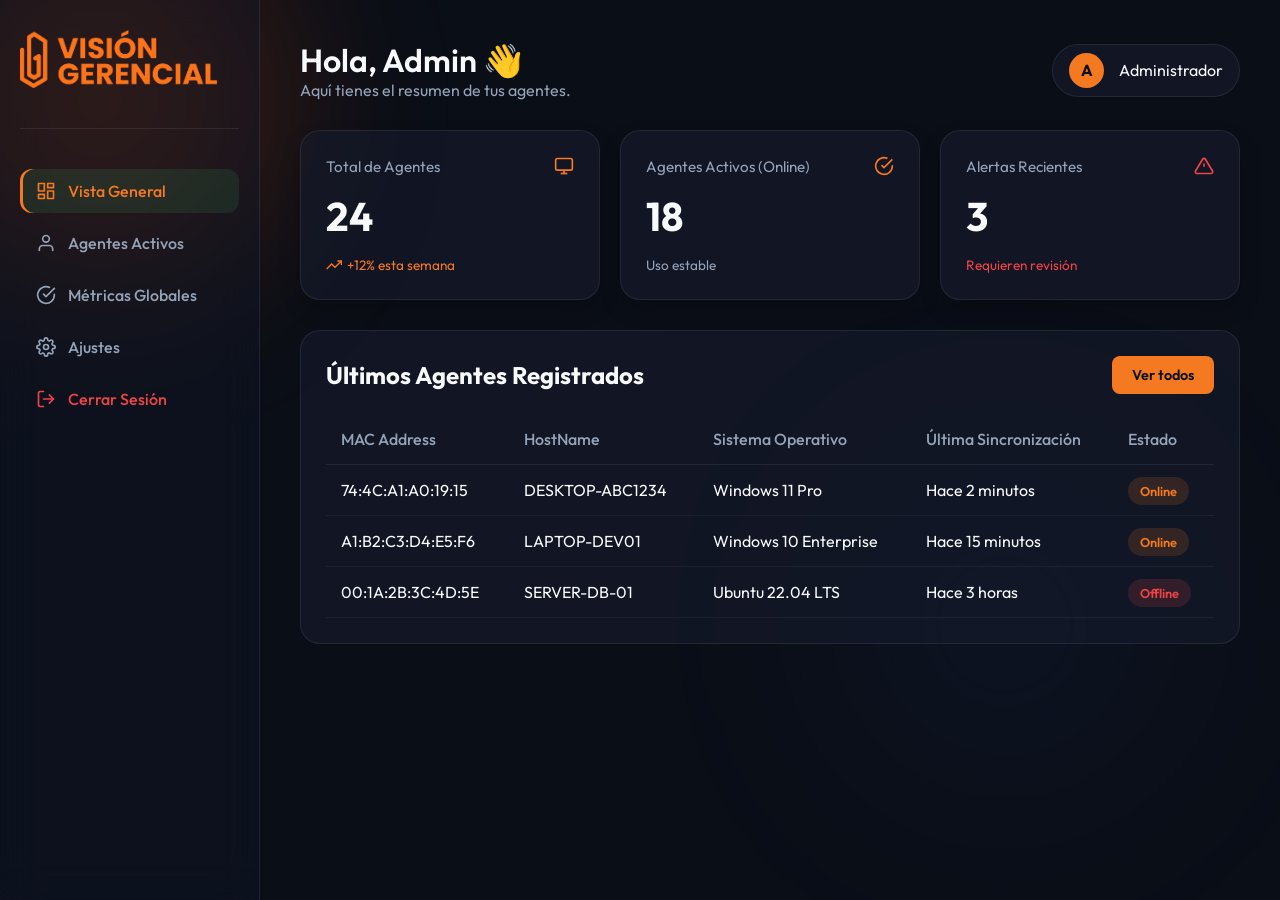
==== SIMPE.Dashboard/wwwroot/dashboard.html @ fdb76e50 "Se crea varios items: 1. El Dashboard con servidor de la captura de la información del agente. 2. Se" ====
<!DOCTYPE html>
<html lang="es">
<head>
    <meta charset="UTF-8">
    <meta name="viewport" content="width=device-width, initial-scale=1.0">
    <title>SIMPE Dashboard - Panel Principal</title>
    <link rel="preconnect" href="https://fonts.googleapis.com">
    <link rel="preconnect" href="https://fonts.gstatic.com" crossorigin>
    <link href="https://fonts.googleapis.com/css2?family=Outfit:wght@300;400;500;600;700&display=swap" rel="stylesheet">
    <link rel="stylesheet" href="css/style.css">
    <style>
        /* Estilos específicos del Dashboard sobreescribiendo el body centrado del login */
        body {
            display: block;
            background-color: var(--bg-dark);
            height: 100vh;
            overflow-y: auto;
        }

        .dashboard-layout {
            display: flex;
            min-height: 100vh;
            position: relative;
            z-index: 1;
        }

        /* Sidebar Glassmorphism */
        .sidebar {
            width: 260px;
            background: rgba(15, 23, 42, 0.4);
            backdrop-filter: blur(20px);
            -webkit-backdrop-filter: blur(20px);
            border-right: 1px solid var(--card-border);
            padding: 30px 20px;
            display: flex;
            flex-direction: column;
        }

        .sidebar-logo {
            display: flex;
            align-items: center;
            gap: 15px;
            margin-bottom: 40px;
            padding-bottom: 20px;
            border-bottom: 1px solid var(--card-border);
        }

        .sidebar-logo h2 {
            font-size: 1.25rem;
            color: var(--text-main);
            letter-spacing: -0.02em;
        }

        .nav-menu {
            display: flex;
            flex-direction: column;
            gap: 8px;
        }

        .nav-item {
            display: flex;
            align-items: center;
            gap: 12px;
            padding: 12px 16px;
            color: var(--text-muted);
            text-decoration: none;
            border-radius: 12px;
            transition: all 0.2s ease;
            font-weight: 500;
        }

        .nav-item:hover, .nav-item.active {
            color: var(--text-main);
            background: rgba(74, 222, 128, 0.1);
        }

        .nav-item.active {
            color: var(--primary);
            box-shadow: inset 3px 0 0 var(--primary);
        }

        .logout-btn {
            margin-top: auto;
            color: #ef4444;
        }

        .logout-btn:hover {
            background: rgba(239, 68, 68, 0.1);
            color: #fca5a5;
        }

        /* Main Content */
        .main-content {
            flex: 1;
            padding: 40px;
            display: flex;
            flex-direction: column;
            gap: 30px;
        }

        .header {
            display: flex;
            justify-content: space-between;
            align-items: center;
        }

        .header h1 {
            font-size: 2rem;
            font-weight: 600;
        }

        .user-profile {
            display: flex;
            align-items: center;
            gap: 15px;
            background: var(--card-bg);
            padding: 8px 16px;
            border-radius: 30px;
            border: 1px solid var(--card-border);
        }

        .avatar {
            width: 35px;
            height: 35px;
            background: var(--primary);
            border-radius: 50%;
            display: flex;
            justify-content: center;
            align-items: center;
            color: var(--bg-dark);
            font-weight: 700;
        }

        /* Stats Grid */
        .stats-grid {
            display: grid;
            grid-template-columns: repeat(auto-fit, minmax(280px, 1fr));
            gap: 20px;
        }

        .stat-card {
            background: var(--card-bg);
            border: 1px solid var(--card-border);
            border-radius: 20px;
            padding: 25px;
            display: flex;
            flex-direction: column;
            gap: 15px;
            box-shadow: 0 10px 25px -5px rgba(0, 0, 0, 0.3);
            transition: transform 0.2s ease;
        }

        .stat-card:hover {
            transform: translateY(-5px);
        }

        .stat-header {
            display: flex;
            justify-content: space-between;
            align-items: center;
            color: var(--text-muted);
            font-size: 0.95rem;
        }

        .stat-value {
            font-size: 2.5rem;
            font-weight: 700;
            color: var(--text-main);
        }

        .stat-trend {
            display: flex;
            align-items: center;
            gap: 5px;
            font-size: 0.85rem;
            color: var(--primary);
        }

        /* Table Section */
        .content-section {
            background: var(--card-bg);
            border: 1px solid var(--card-border);
            border-radius: 20px;
            padding: 25px;
            flex: 1;
        }

        .section-header {
            display: flex;
            justify-content: space-between;
            align-items: center;
            margin-bottom: 20px;
        }

        .table-container {
            width: 100%;
            overflow-x: auto;
        }

        table {
            width: 100%;
            border-collapse: collapse;
        }

        th {
            text-align: left;
            padding: 15px;
            color: var(--text-muted);
            font-weight: 500;
            border-bottom: 1px solid var(--card-border);
        }

        td {
            padding: 15px;
            border-bottom: 1px solid rgba(255, 255, 255, 0.05);
            color: var(--text-main);
        }

        tr:hover td {
            background: rgba(255, 255, 255, 0.02);
        }

        .status-badge {
            padding: 6px 12px;
            border-radius: 20px;
            font-size: 0.8rem;
            font-weight: 600;
        }

        .status-online {
            background: rgba(244, 121, 32, 0.15);
            color: #F47920;
        }

        .status-offline {
            background: rgba(239, 68, 68, 0.15);
            color: #ef4444;
        }
    </style>
</head>
<body>
    <!-- Background Blobs -->
    <div class="blob blob-1"></div>
    <div class="blob blob-2" style="right: 100px; bottom: 100px;"></div>

    <div class="dashboard-layout">
        <!-- Sidebar -->
        <aside class="sidebar">
            <div class="sidebar-logo">
                <img src="images/logo.png" alt="Visión Gerencial" style="max-width: 90%; height: auto; margin-bottom: 20px;">
            </div>

            <nav class="nav-menu">
                <a href="#" class="nav-item active" id="navOverview">
                    <svg width="20" height="20" viewBox="0 0 24 24" fill="none" stroke="currentColor" stroke-width="2" stroke-linecap="round" stroke-linejoin="round"><rect x="3" y="3" width="7" height="9"></rect><rect x="14" y="3" width="7" height="5"></rect><rect x="14" y="12" width="7" height="9"></rect><rect x="3" y="16" width="7" height="5"></rect></svg>
                    Vista General
                </a>
                <a href="#" class="nav-item">
                    <svg width="20" height="20" viewBox="0 0 24 24" fill="none" stroke="currentColor" stroke-width="2" stroke-linecap="round" stroke-linejoin="round"><path d="M20 21v-2a4 4 0 0 0-4-4H8a4 4 0 0 0-4 4v2"></path><circle cx="12" cy="7" r="4"></circle></svg>
                    Agentes Activos
                </a>
                <a href="#" class="nav-item">
                    <svg width="20" height="20" viewBox="0 0 24 24" fill="none" stroke="currentColor" stroke-width="2" stroke-linecap="round" stroke-linejoin="round"><path d="M22 11.08V12a10 10 0 1 1-5.93-9.14"></path><polyline points="22 4 12 14.01 9 11.01"></polyline></svg>
                    Métricas Globales
                </a>
                <a href="#" class="nav-item" id="navSettings">
                    <svg width="20" height="20" viewBox="0 0 24 24" fill="none" stroke="currentColor" stroke-width="2" stroke-linecap="round" stroke-linejoin="round"><circle cx="12" cy="12" r="3"></circle><path d="M19.4 15a1.65 1.65 0 0 0 .33 1.82l.06.06a2 2 0 0 1 0 2.83 2 2 0 0 1-2.83 0l-.06-.06a1.65 1.65 0 0 0-1.82-.33 1.65 1.65 0 0 0-1 1.51V21a2 2 0 0 1-2 2 2 2 0 0 1-2-2v-.09A1.65 1.65 0 0 0 9 19.4a1.65 1.65 0 0 0-1.82.33l-.06.06a2 2 0 0 1-2.83 0 2 2 0 0 1 0-2.83l.06-.06a1.65 1.65 0 0 0 .33-1.82 1.65 1.65 0 0 0-1.51-1H3a2 2 0 0 1-2-2 2 2 0 0 1 2-2h.09A1.65 1.65 0 0 0 4.6 9a1.65 1.65 0 0 0-.33-1.82l-.06-.06a2 2 0 0 1 0-2.83 2 2 0 0 1 2.83 0l.06.06a1.65 1.65 0 0 0 1.82.33H9a1.65 1.65 0 0 0 1-1.51V3a2 2 0 0 1 2-2 2 2 0 0 1 2 2v.09a1.65 1.65 0 0 0 1 1.51 1.65 1.65 0 0 0 1.82-.33l.06-.06a2 2 0 0 1 2.83 0 2 2 0 0 1 0 2.83l-.06.06a1.65 1.65 0 0 0-.33 1.82V9a1.65 1.65 0 0 0 1.51 1H21a2 2 0 0 1 2 2 2 2 0 0 1-2 2h-.09a1.65 1.65 0 0 0-1.51 1z"></path></svg>
                    Ajustes
                </a>
                
                <a href="index.html" class="nav-item logout-btn">
                    <svg width="20" height="20" viewBox="0 0 24 24" fill="none" stroke="currentColor" stroke-width="2" stroke-linecap="round" stroke-linejoin="round"><path d="M9 21H5a2 2 0 0 1-2-2V5a2 2 0 0 1 2-2h4"></path><polyline points="16 17 21 12 16 7"></polyline><line x1="21" y1="12" x2="9" y2="12"></line></svg>
                    Cerrar Sesión
                </a>
            </nav>
        </aside>

        <!-- Main Content -->
        <main class="main-content">
            <header class="header">
                <div id="headerTitle">
                    <h1>Hola, Admin 👋</h1>
                    <p style="color: var(--text-muted);">Aquí tienes el resumen de tus agentes.</p>
                </div>
                <div class="user-profile">
                    <div class="avatar">A</div>
                    <span>Administrador</span>
                </div>
            </header>

            <!-- Vista General -->
            <div id="viewOverview" style="display: flex; flex-direction: column; gap: 30px;">
                <!-- Stats -->
                <div class="stats-grid">
                <div class="stat-card">
                    <div class="stat-header">
                        <span>Total de Agentes</span>
                        <svg width="20" height="20" viewBox="0 0 24 24" fill="none" stroke="var(--primary)" stroke-width="2"><rect x="2" y="3" width="20" height="14" rx="2" ry="2"></rect><line x1="8" y1="21" x2="16" y2="21"></line><line x1="12" y1="17" x2="12" y2="21"></line></svg>
                    </div>
                    <div class="stat-value">24</div>
                    <div class="stat-trend">
                        <svg width="16" height="16" viewBox="0 0 24 24" fill="none" stroke="currentColor" stroke-width="2"><polyline points="23 6 13.5 15.5 8.5 10.5 1 18"></polyline><polyline points="17 6 23 6 23 12"></polyline></svg>
                        <span>+12% esta semana</span>
                    </div>
                </div>

                <div class="stat-card">
                    <div class="stat-header">
                        <span>Agentes Activos (Online)</span>
                        <svg width="20" height="20" viewBox="0 0 24 24" fill="none" stroke="#F47920" stroke-width="2"><path d="M22 11.08V12a10 10 0 1 1-5.93-9.14"></path><polyline points="22 4 12 14.01 9 11.01"></polyline></svg>
                    </div>
                    <div class="stat-value">18</div>
                    <div class="stat-trend" style="color: var(--text-muted);">
                        <span>Uso estable</span>
                    </div>
                </div>

                <div class="stat-card">
                    <div class="stat-header">
                        <span>Alertas Recientes</span>
                        <svg width="20" height="20" viewBox="0 0 24 24" fill="none" stroke="#ef4444" stroke-width="2"><path d="M10.29 3.86L1.82 18a2 2 0 0 0 1.71 3h16.94a2 2 0 0 0 1.71-3L13.71 3.86a2 2 0 0 0-3.42 0z"></path><line x1="12" y1="9" x2="12" y2="13"></line><line x1="12" y1="17" x2="12.01" y2="17"></line></svg>
                    </div>
                    <div class="stat-value">3</div>
                    <div class="stat-trend" style="color: #ef4444;">
                        <span>Requieren revisión</span>
                    </div>
                </div>
            </div>

            <!-- Table -->
            <section class="content-section">
                <div class="section-header">
                    <h2>Últimos Agentes Registrados</h2>
                    <button class="btn-primary" style="padding: 10px 20px; font-size: 0.9rem; border-radius: 8px;">
                        Ver todos
                    </button>
                </div>
                <div class="table-container">
                    <table>
                        <thead>
                            <tr>
                                <th>MAC Address</th>
                                <th>HostName</th>
                                <th>Sistema Operativo</th>
                                <th>Última Sincronización</th>
                                <th>Estado</th>
                            </tr>
                        </thead>
                        <tbody>
                            <tr>
                                <td>74:4C:A1:A0:19:15</td>
                                <td>DESKTOP-ABC1234</td>
                                <td>Windows 11 Pro</td>
                                <td>Hace 2 minutos</td>
                                <td><span class="status-badge status-online">Online</span></td>
                            </tr>
                            <tr>
                                <td>A1:B2:C3:D4:E5:F6</td>
                                <td>LAPTOP-DEV01</td>
                                <td>Windows 10 Enterprise</td>
                                <td>Hace 15 minutos</td>
                                <td><span class="status-badge status-online">Online</span></td>
                            </tr>
                            <tr>
                                <td>00:1A:2B:3C:4D:5E</td>
                                <td>SERVER-DB-01</td>
                                <td>Ubuntu 22.04 LTS</td>
                                <td>Hace 3 horas</td>
                                <td><span class="status-badge status-offline">Offline</span></td>
                            </tr>
                        </tbody>
                    </table>
                </div>
            </section>
            </div><!-- /fin viewOverview -->

            <!-- Vista Ajustes (Usuarios) -->
            <div id="viewSettings" style="display: none; flex-direction: column; gap: 30px;">
                <section class="content-section">
                    <div class="section-header">
                        <h2>Gestión de Usuarios</h2>
                        <button class="btn-primary" style="padding: 10px 20px; font-size: 0.9rem; border-radius: 8px;" id="btnRefreshUsers">
                            Actualizar Lista
                        </button>
                    </div>
                    <div class="table-container">
                        <table>
                            <thead>
                                <tr>
                                    <th>ID</th>
                                    <th>Nombre</th>
                                    <th>Correo Electrónico</th>
                                    <th>Estado</th>
                                    <th>Acciones</th>
                                </tr>
                            </thead>
                            <tbody id="usersTableBody">
                                <!-- Filas de usuarios llenadas por JS -->
                            </tbody>
                        </table>
                    </div>
                </section>
            </div>
        </main>
    </div>

    <!-- Modal Restablecer Contraseña -->
    <div id="resetPasswordModal" style="display: none; position: fixed; top: 0; left: 0; width: 100%; height: 100%; background: rgba(0,0,0,0.6); backdrop-filter: blur(5px); z-index: 100; justify-content: center; align-items: center;">
        <div style="background: var(--card-bg); border: 1px solid var(--card-border); padding: 30px; border-radius: 20px; width: 90%; max-width: 400px; box-shadow: 0 20px 40px rgba(0,0,0,0.4);">
            <h3 style="margin-top: 0; margin-bottom: 20px; color: var(--text-main);">Restablecer Contraseña</h3>
            <p style="color: var(--text-muted); font-size: 0.9rem; margin-bottom: 20px;" id="resetModalUserText"></p>
            
            <div class="input-group" style="margin-bottom: 20px;">
                <label style="display: block; color: var(--text-muted); font-size: 0.85rem; font-weight: 500; margin-bottom: 8px;">Nueva Contraseña</label>
                <div class="input-wrapper" style="position: relative;">
                    <input type="password" id="newPasswordInput" style="width: 100%; padding: 12px 16px; background: rgba(255, 255, 255, 0.03); border: 1px solid rgba(255, 255, 255, 0.1); border-radius: 12px; color: var(--text-main); font-size: 0.95rem; outline: none; transition: all 0.3s;" placeholder="Escribe la nueva contraseña">
                </div>
            </div>

            <div id="resetModalError" style="display: none; color: #ef4444; font-size: 0.85rem; margin-bottom: 15px; padding: 10px; background: rgba(239, 68, 68, 0.1); border-radius: 8px;"></div>
            <div id="resetModalSuccess" style="display: none; color: #4ade80; font-size: 0.85rem; margin-bottom: 15px; padding: 10px; background: rgba(74, 222, 128, 0.1); border-radius: 8px;"></div>

            <div style="display: flex; gap: 10px; justify-content: flex-end;">
                <button id="cancelResetBtn" style="padding: 10px 15px; border: none; border-radius: 8px; background: transparent; color: var(--text-muted); cursor: pointer; transition: 0.3s; font-weight: 500;">Cancelar</button>
                <button id="confirmResetBtn" class="btn-primary" style="padding: 10px 20px; border-radius: 8px;">Guardar</button>
            </div>
        </div>
    </div>

    <!-- Script de lógica Dashboard y Usuarios -->
    <script>
        document.addEventListener('DOMContentLoaded', () => {
            const navOverview = document.getElementById('navOverview');
            const navSettings = document.getElementById('navSettings');
            const viewOverview = document.getElementById('viewOverview');
            const viewSettings = document.getElementById('viewSettings');
            const headerTitle = document.getElementById('headerTitle');
            const usersTableBody = document.getElementById('usersTableBody');
            const btnRefreshUsers = document.getElementById('btnRefreshUsers');

            // Lógica Modal
            const modal = document.getElementById('resetPasswordModal');
            const closeBtn = document.getElementById('cancelResetBtn');
            const confirmBtn = document.getElementById('confirmResetBtn');
            const newPasswordInput = document.getElementById('newPasswordInput');
            const modalUserText = document.getElementById('resetModalUserText');
            const errorMsg = document.getElementById('resetModalError');
            const successMsg = document.getElementById('resetModalSuccess');
            let currentUserIdToReset = null;

            // Navegación SPA
            navOverview.addEventListener('click', (e) => {
                e.preventDefault();
                navSettings.classList.remove('active');
                navOverview.classList.add('active');
                viewSettings.style.display = 'none';
                viewOverview.style.display = 'flex';
                headerTitle.innerHTML = `<h1>Hola, Admin 👋</h1><p style="color: var(--text-muted);">Aquí tienes el resumen de tus agentes.</p>`;
            });

            navSettings.addEventListener('click', (e) => {
                e.preventDefault();
                navOverview.classList.remove('active');
                navSettings.classList.add('active');
                viewOverview.style.display = 'none';
                viewSettings.style.display = 'flex';
                headerTitle.innerHTML = `<h1>Ajustes ⚙️</h1><p style="color: var(--text-muted);">Configuración global del sistema y usuarios.</p>`;
                loadUsers();
            });

            btnRefreshUsers.addEventListener('click', loadUsers);

            async function loadUsers() {
                usersTableBody.innerHTML = '<tr><td colspan="5" style="text-align: center;">Cargando usuarios...</td></tr>';
                try {
                    const res = await fetch('/api/users');
                    if (!res.ok) throw new Error('Error al cargar usuarios');
                    const users = await res.json();
                    
                    usersTableBody.innerHTML = '';
                    if (users.length === 0) {
                        usersTableBody.innerHTML = '<tr><td colspan="5" style="text-align: center;">No hay usuarios registrados.</td></tr>';
                        return;
                    }

                    users.forEach(u => {
                        const tr = document.createElement('tr');
                        const statusBadge = u.isApproved ? 
                            `<span class="status-badge status-online">Aprobado</span>` : 
                            `<span class="status-badge status-offline">Pendiente</span>`;

                        tr.innerHTML = `
                            <td>${u.id}</td>
                            <td>${u.fullName}</td>
                            <td>${u.email}</td>
                            <td>${statusBadge}</td>
                            <td>
                                <button class="reset-pass-btn" data-id="${u.id}" data-name="${u.fullName}" style="background: rgba(244, 121, 32, 0.1); color: #F47920; border: 1px solid rgba(244, 121, 32, 0.3); padding: 6px 12px; border-radius: 6px; cursor: pointer; transition: 0.2s;">Cambiar Clave</button>
                            </td>
                        `;
                        usersTableBody.appendChild(tr);
                    });

                    // Asignar eventos a los nuevos botones
                    document.querySelectorAll('.reset-pass-btn').forEach(btn => {
                        btn.addEventListener('click', (e) => {
                            const id = e.target.getAttribute('data-id');
                            const name = e.target.getAttribute('data-name');
                            openResetModal(id, name);
                        });
                    });

                } catch (err) {
                    usersTableBody.innerHTML = `<tr><td colspan="5" style="text-align: center; color: #ef4444;">${err.message}</td></tr>`;
                }
            }

            function openResetModal(userId, userName) {
                currentUserIdToReset = userId;
                modalUserText.textContent = `Cambiarás la contraseña del usuario: ${userName} (ID: ${userId})`;
                newPasswordInput.value = '';
                errorMsg.style.display = 'none';
                successMsg.style.display = 'none';
                confirmBtn.disabled = false;
                confirmBtn.innerText = 'Guardar';
                modal.style.display = 'flex';
            }

            closeBtn.addEventListener('click', () => {
                modal.style.display = 'none';
                currentUserIdToReset = null;
            });

            confirmBtn.addEventListener('click', async () => {
                const pass = newPasswordInput.value.trim();
                errorMsg.style.display = 'none';
                successMsg.style.display = 'none';

                if (!pass) {
                    errorMsg.textContent = 'Debes ingresar una contraseña.';
                    errorMsg.style.display = 'block';
                    return;
                }

                confirmBtn.disabled = true;
                confirmBtn.innerText = 'Guardando...';

                try {
                    const res = await fetch(`/api/users/${currentUserIdToReset}/reset-password`, {
                        method: 'POST',
                        headers: { 'Content-Type': 'application/json' },
                        body: JSON.stringify({ newPassword: pass })
                    });

                    if (res.ok) {
                        const data = await res.json();
                        successMsg.textContent = data.message;
                        successMsg.style.display = 'block';
                        setTimeout(() => {
                            modal.style.display = 'none';
                        }, 1500);
                    } else {
                        const errText = await res.text();
                        throw new Error(errText);
                    }
                } catch (err) {
                    errorMsg.textContent = err.message || 'Error al restablecer la contraseña';
                    errorMsg.style.display = 'block';
                    confirmBtn.disabled = false;
                    confirmBtn.innerText = 'Guardar';
                }
            });
        });
    </script>
</main>
    </div>
</body>
</html>
---- SIMPE.Dashboard/wwwroot/css/style.css ----
:root {
    --bg-dark: #0a0e17;
    --card-bg: rgba(22, 28, 45, 0.6);
    --card-border: rgba(255, 255, 255, 0.08);
    --primary: #F47920;
    --primary-hover: #E3640C;
    --text-main: #f8fafc;
    --text-muted: #94a3b8;
    --input-bg: rgba(15, 23, 42, 0.6);
    --input-border: rgba(255, 255, 255, 0.1);
    --input-focus: rgba(244, 121, 32, 0.4);
    --error: #ef4444;
}

* {
    margin: 0;
    padding: 0;
    box-sizing: border-box;
    font-family: 'Outfit', sans-serif;
}

body {
    background-color: var(--bg-dark);
    color: var(--text-main);
    min-height: 100vh;
    display: flex;
    justify-content: center;
    align-items: center;
    overflow: hidden;
    position: relative;
}

/* Background Animations */
.blob {
    position: absolute;
    border-radius: 50%;
    filter: blur(80px);
    z-index: 0;
    opacity: 0.5;
    animation: float 10s infinite alternate ease-in-out;
}

.blob-1 {
    width: 400px;
    height: 400px;
    background: radial-gradient(circle, rgba(153,55,10,1) 0%, rgba(244,121,32,0.1) 100%);
    top: -100px;
    left: -100px;
    animation-delay: 0s;
}

.blob-2 {
    width: 350px;
    height: 350px;
    background: radial-gradient(circle, rgba(17,24,39,1) 0%, rgba(30,58,138,0.2) 100%);
    bottom: -50px;
    right: -100px;
    animation-duration: 12s;
    animation-delay: -2s;
}

.blob-3 {
    width: 250px;
    height: 250px;
    background: radial-gradient(circle, rgba(124,45,18,0.8) 0%, rgba(234,88,12,0.1) 100%);
    bottom: 20%;
    left: 10%;
    animation-duration: 8s;
    animation-delay: -4s;
}

@keyframes float {
    0% { transform: translateY(0) scale(1); }
    100% { transform: translateY(-30px) scale(1.05); }
}

.login-container {
    width: 100%;
    max-width: 420px;
    padding: 20px;
    position: relative;
    z-index: 1;
}

.glass-card {
    background: var(--card-bg);
    backdrop-filter: blur(16px);
    -webkit-backdrop-filter: blur(16px);
    border: 1px solid var(--card-border);
    border-radius: 24px;
    padding: 40px;
    box-shadow: 0 25px 50px -12px rgba(0, 0, 0, 0.5);
    animation: slideUp 0.6s cubic-bezier(0.16, 1, 0.3, 1);
}

@keyframes slideUp {
    from { opacity: 0; transform: translateY(30px); }
    to { opacity: 1; transform: translateY(0); }
}

.login-header {
    text-align: center;
    margin-bottom: 35px;
}

.logo {
    display: inline-flex;
    justify-content: center;
    align-items: center;
    width: 64px;
    height: 64px;
    background: rgba(244, 121, 32, 0.1);
    border-radius: 16px;
    margin-bottom: 20px;
    box-shadow: inset 0 0 0 1px rgba(244, 121, 32, 0.2);
}

.login-header h1 {
    font-size: 1.75rem;
    font-weight: 600;
    margin-bottom: 8px;
    letter-spacing: -0.02em;
}

.login-header p {
    color: var(--text-muted);
    font-size: 0.95rem;
    font-weight: 300;
}

.login-form {
    display: flex;
    flex-direction: column;
    gap: 20px;
}

.input-group {
    display: flex;
    flex-direction: column;
    gap: 8px;
}

.input-group label {
    font-size: 0.9rem;
    color: var(--text-muted);
    font-weight: 500;
}

.input-wrapper {
    position: relative;
}

.input-wrapper input {
    width: 100%;
    padding: 14px 16px;
    background: var(--input-bg);
    border: 1px solid var(--input-border);
    border-radius: 12px;
    color: var(--text-main);
    font-size: 1rem;
    transition: all 0.3s ease;
    outline: none;
}

.input-wrapper input:focus {
    border-color: var(--primary);
    box-shadow: 0 0 0 3px var(--input-focus);
}

.input-wrapper input::placeholder {
    color: rgba(148, 163, 184, 0.5);
}

.form-options {
    display: flex;
    justify-content: space-between;
    align-items: center;
    margin-top: 4px;
    margin-bottom: 10px;
}

.checkbox-container {
    display: flex;
    align-items: center;
    gap: 8px;
    font-size: 0.85rem;
    color: var(--text-muted);
    cursor: pointer;
    user-select: none;
}

.checkbox-container input {
    display: none;
}

.checkmark {
    width: 18px;
    height: 18px;
    background: var(--input-bg);
    border: 1px solid var(--input-border);
    border-radius: 4px;
    display: flex;
    justify-content: center;
    align-items: center;
    transition: all 0.2s;
}

.checkbox-container input:checked ~ .checkmark {
    background: var(--primary);
    border-color: var(--primary);
}

.checkbox-container input:checked ~ .checkmark::after {
    content: "";
    width: 4px;
    height: 8px;
    border: solid var(--bg-dark);
    border-width: 0 2px 2px 0;
    transform: rotate(45deg);
    display: block;
}

.forgot-password {
    font-size: 0.85rem;
    color: var(--primary);
    text-decoration: none;
    transition: color 0.2s;
}

.forgot-password:hover {
    color: var(--text-main);
    text-decoration: underline;
}

.btn-primary {
    background: var(--primary);
    color: var(--bg-dark);
    border: none;
    padding: 16px;
    border-radius: 12px;
    font-size: 1rem;
    font-weight: 600;
    cursor: pointer;
    transition: all 0.3s ease;
    display: flex;
    justify-content: center;
    align-items: center;
    position: relative;
    overflow: hidden;
}

.btn-primary:hover {
    background: var(--primary-hover);
    transform: translateY(-2px);
    box-shadow: 0 10px 20px -10px rgba(244, 121, 32, 0.5);
}

.btn-primary:active {
    transform: translateY(0);
}

/* Loader Animation */
.loader {
    width: 20px;
    height: 20px;
    border: 3px solid rgba(10, 14, 23, 0.3);
    border-top-color: var(--bg-dark);
    border-radius: 50%;
    animation: spin 1s linear infinite;
    position: absolute;
}

@keyframes spin {
    to { transform: rotate(360deg); }
}

.error-message {
    margin-top: 20px;
    padding: 12px;
    background: rgba(239, 68, 68, 0.1);
    border: 1px solid rgba(239, 68, 68, 0.3);
    border-radius: 8px;
    color: var(--error);
    font-size: 0.85rem;
    text-align: center;
    animation: shake 0.5s cubic-bezier(.36,.07,.19,.97) both;
}

@keyframes shake {
    10%, 90% { transform: translate3d(-1px, 0, 0); }
    20%, 80% { transform: translate3d(2px, 0, 0); }
    30%, 50%, 70% { transform: translate3d(-4px, 0, 0); }
    40%, 60% { transform: translate3d(4px, 0, 0); }
}
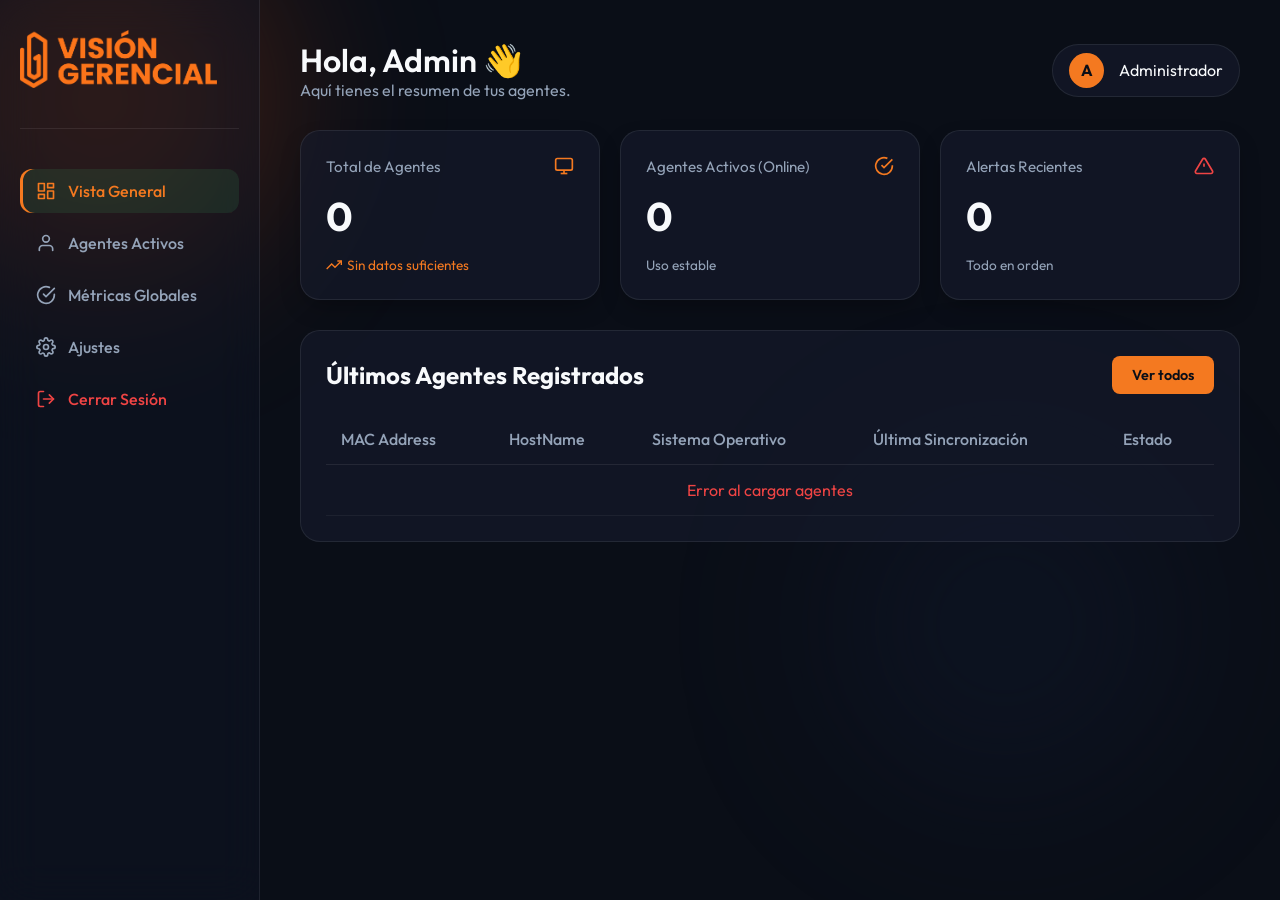
==== commit 12d5cc29: "creacion del agente" ====
--- a/SIMPE.Dashboard/wwwroot/dashboard.html
+++ b/SIMPE.Dashboard/wwwroot/dashboard.html
@@ -228,8 +228,8 @@
         }
 
         .status-online {
-            background: rgba(244, 121, 32, 0.15);
-            color: #F47920;
+            background: rgba(74, 222, 128, 0.15);
+            color: #4ade80;
         }
 
         .status-offline {
@@ -255,7 +255,7 @@
                     <svg width="20" height="20" viewBox="0 0 24 24" fill="none" stroke="currentColor" stroke-width="2" stroke-linecap="round" stroke-linejoin="round"><rect x="3" y="3" width="7" height="9"></rect><rect x="14" y="3" width="7" height="5"></rect><rect x="14" y="12" width="7" height="9"></rect><rect x="3" y="16" width="7" height="5"></rect></svg>
                     Vista General
                 </a>
-                <a href="#" class="nav-item">
+                <a href="#" class="nav-item" id="navAgentesActivos">
                     <svg width="20" height="20" viewBox="0 0 24 24" fill="none" stroke="currentColor" stroke-width="2" stroke-linecap="round" stroke-linejoin="round"><path d="M20 21v-2a4 4 0 0 0-4-4H8a4 4 0 0 0-4 4v2"></path><circle cx="12" cy="7" r="4"></circle></svg>
                     Agentes Activos
                 </a>
@@ -297,10 +297,10 @@
                         <span>Total de Agentes</span>
                         <svg width="20" height="20" viewBox="0 0 24 24" fill="none" stroke="var(--primary)" stroke-width="2"><rect x="2" y="3" width="20" height="14" rx="2" ry="2"></rect><line x1="8" y1="21" x2="16" y2="21"></line><line x1="12" y1="17" x2="12" y2="21"></line></svg>
                     </div>
-                    <div class="stat-value">24</div>
-                    <div class="stat-trend">
+                    <div class="stat-value" id="statTotalAgentes">0</div>
+                    <div class="stat-trend" id="statTrendAgentes">
                         <svg width="16" height="16" viewBox="0 0 24 24" fill="none" stroke="currentColor" stroke-width="2"><polyline points="23 6 13.5 15.5 8.5 10.5 1 18"></polyline><polyline points="17 6 23 6 23 12"></polyline></svg>
-                        <span>+12% esta semana</span>
+                        <span>Sin datos suficientes</span>
                     </div>
                 </div>
 
@@ -309,8 +309,8 @@
                         <span>Agentes Activos (Online)</span>
                         <svg width="20" height="20" viewBox="0 0 24 24" fill="none" stroke="#F47920" stroke-width="2"><path d="M22 11.08V12a10 10 0 1 1-5.93-9.14"></path><polyline points="22 4 12 14.01 9 11.01"></polyline></svg>
                     </div>
-                    <div class="stat-value">18</div>
-                    <div class="stat-trend" style="color: var(--text-muted);">
+                    <div class="stat-value" id="statAgentesActivos">0</div>
+                    <div class="stat-trend" style="color: var(--text-muted);" id="statTrendActivos">
                         <span>Uso estable</span>
                     </div>
                 </div>
@@ -320,9 +320,9 @@
                         <span>Alertas Recientes</span>
                         <svg width="20" height="20" viewBox="0 0 24 24" fill="none" stroke="#ef4444" stroke-width="2"><path d="M10.29 3.86L1.82 18a2 2 0 0 0 1.71 3h16.94a2 2 0 0 0 1.71-3L13.71 3.86a2 2 0 0 0-3.42 0z"></path><line x1="12" y1="9" x2="12" y2="13"></line><line x1="12" y1="17" x2="12.01" y2="17"></line></svg>
                     </div>
-                    <div class="stat-value">3</div>
-                    <div class="stat-trend" style="color: #ef4444;">
-                        <span>Requieren revisión</span>
+                    <div class="stat-value">0</div>
+                    <div class="stat-trend" style="color: var(--text-muted);">
+                        <span>Todo en orden</span>
                     </div>
                 </div>
             </div>
@@ -346,33 +346,121 @@
                                 <th>Estado</th>
                             </tr>
                         </thead>
-                        <tbody>
+                        <tbody id="agentsTableBody">
                             <tr>
-                                <td>74:4C:A1:A0:19:15</td>
-                                <td>DESKTOP-ABC1234</td>
-                                <td>Windows 11 Pro</td>
-                                <td>Hace 2 minutos</td>
-                                <td><span class="status-badge status-online">Online</span></td>
-                            </tr>
-                            <tr>
-                                <td>A1:B2:C3:D4:E5:F6</td>
-                                <td>LAPTOP-DEV01</td>
-                                <td>Windows 10 Enterprise</td>
-                                <td>Hace 15 minutos</td>
-                                <td><span class="status-badge status-online">Online</span></td>
-                            </tr>
-                            <tr>
-                                <td>00:1A:2B:3C:4D:5E</td>
-                                <td>SERVER-DB-01</td>
-                                <td>Ubuntu 22.04 LTS</td>
-                                <td>Hace 3 horas</td>
-                                <td><span class="status-badge status-offline">Offline</span></td>
+                                <td colspan="5" style="text-align: center; color: var(--text-muted);">No hay agentes registrados aún. Inicia un agente en una PC para comenzar.</td>
                             </tr>
                         </tbody>
                     </table>
                 </div>
             </section>
             </div><!-- /fin viewOverview -->
+
+            <!-- Vista Detalles del Agente (Inventario/Hardware) -->
+            <div id="viewAgentDetails" style="display: none; flex-direction: column; gap: 30px;">
+                <div style="display: flex; gap: 15px; margin-bottom: -10px;">
+                    <button class="btn-primary" style="padding: 8px 15px; font-size: 0.9rem; border-radius: 8px; background: transparent; border: 1px solid var(--card-border); color: var(--text-main);" id="btnBackToOverview">
+                        <svg width="16" height="16" viewBox="0 0 24 24" fill="none" stroke="currentColor" stroke-width="2" stroke-linecap="round" stroke-linejoin="round" style="vertical-align: middle; margin-right: 5px;"><line x1="19" y1="12" x2="5" y2="12"></line><polyline points="12 19 5 12 12 5"></polyline></svg>
+                        Volver
+                    </button>
+                    <div style="display: flex; gap: 10px;">
+                        <button class="btn-primary" style="padding: 8px 15px; border-radius: 20px; font-size: 0.85rem; border: 1px solid var(--primary); background: rgba(244, 121, 32, 0.1); color: var(--primary);">Inventario/Hardware</button>
+                    </div>
+                </div>
+
+                <div class="stats-grid" style="grid-template-columns: repeat(auto-fit, minmax(300px, 1fr));">
+                    <!-- Cards de info -->
+                    <div class="stat-card" style="flex-direction: row; align-items: center; gap: 20px; padding: 20px;">
+                        <div style="background: rgba(255, 255, 255, 0.05); padding: 15px; border-radius: 12px; color: var(--primary);">
+                            <svg width="24" height="24" viewBox="0 0 24 24" fill="none" stroke="currentColor" stroke-width="2"><rect x="2" y="3" width="20" height="14" rx="2" ry="2"></rect><line x1="8" y1="21" x2="16" y2="21"></line><line x1="12" y1="17" x2="12" y2="21"></line></svg>
+                        </div>
+                        <div>
+                            <div style="color: var(--text-muted); font-size: 0.75rem; font-weight: 600; letter-spacing: 1px; text-transform: uppercase;">Equipo</div>
+                            <div id="detailNombre" style="font-size: 1.1rem; font-weight: 600; color: var(--text-main); margin-top: 5px;">-</div>
+                        </div>
+                    </div>
+                    
+                    <div class="stat-card" style="flex-direction: row; align-items: center; gap: 20px; padding: 20px;">
+                        <div style="background: rgba(255, 255, 255, 0.05); padding: 15px; border-radius: 12px; color: var(--primary);">
+                            <svg width="24" height="24" viewBox="0 0 24 24" fill="none" stroke="currentColor" stroke-width="2"><path d="M20 21v-2a4 4 0 0 0-4-4H8a4 4 0 0 0-4 4v2"></path><circle cx="12" cy="7" r="4"></circle></svg>
+                        </div>
+                        <div>
+                            <div style="color: var(--text-muted); font-size: 0.75rem; font-weight: 600; letter-spacing: 1px; text-transform: uppercase;">Usuario Actual</div>
+                            <div id="detailUsuario" style="font-size: 1.1rem; font-weight: 600; color: var(--text-main); margin-top: 5px;">-</div>
+                        </div>
+                    </div>
+
+                    <div class="stat-card" style="flex-direction: row; align-items: center; gap: 20px; padding: 20px;">
+                        <div style="background: rgba(255, 255, 255, 0.05); padding: 15px; border-radius: 12px; color: var(--primary);">
+                            <svg width="24" height="24" viewBox="0 0 24 24" fill="none" stroke="currentColor" stroke-width="2"><rect x="2" y="2" width="20" height="8" rx="2" ry="2"></rect><rect x="2" y="14" width="20" height="8" rx="2" ry="2"></rect><line x1="6" y1="6" x2="6.01" y2="6"></line><line x1="6" y1="18" x2="6.01" y2="18"></line></svg>
+                        </div>
+                        <div>
+                            <div style="color: var(--text-muted); font-size: 0.75rem; font-weight: 600; letter-spacing: 1px; text-transform: uppercase;">Dirección IP</div>
+                            <div id="detailIp" style="font-size: 1.1rem; font-weight: 600; color: var(--text-main); margin-top: 5px;">-</div>
+                        </div>
+                    </div>
+
+                    <div class="stat-card" style="flex-direction: row; align-items: center; gap: 20px; padding: 20px;">
+                        <div style="background: rgba(255, 255, 255, 0.05); padding: 15px; border-radius: 12px; color: var(--primary);">
+                            <svg width="24" height="24" viewBox="0 0 24 24" fill="none" stroke="currentColor" stroke-width="2"><rect x="4" y="4" width="16" height="16" rx="2" ry="2"></rect><rect x="9" y="9" width="6" height="6"></rect><line x1="9" y1="1" x2="9" y2="4"></line><line x1="15" y1="1" x2="15" y2="4"></line><line x1="9" y1="20" x2="9" y2="23"></line><line x1="15" y1="20" x2="15" y2="23"></line><line x1="20" y1="9" x2="23" y2="9"></line><line x1="20" y1="14" x2="23" y2="14"></line><line x1="1" y1="9" x2="4" y2="9"></line><line x1="1" y1="14" x2="4" y2="14"></line></svg>
+                        </div>
+                        <div>
+                            <div style="color: var(--text-muted); font-size: 0.75rem; font-weight: 600; letter-spacing: 1px; text-transform: uppercase;">Procesador</div>
+                            <div id="detailCpu" style="font-size: 1.1rem; font-weight: 600; color: var(--text-main); margin-top: 5px;">-</div>
+                        </div>
+                    </div>
+
+                    <div class="stat-card" style="flex-direction: row; align-items: center; gap: 20px; padding: 20px;">
+                        <div style="background: rgba(255, 255, 255, 0.05); padding: 15px; border-radius: 12px; color: var(--primary);">
+                            <svg width="24" height="24" viewBox="0 0 24 24" fill="none" stroke="currentColor" stroke-width="2"><rect x="2" y="3" width="20" height="18" rx="2" ry="2"></rect><line x1="8" y1="3" x2="8" y2="21"></line><line x1="16" y1="3" x2="16" y2="21"></line><line x1="2" y1="9" x2="22" y2="9"></line><line x1="2" y1="15" x2="22" y2="15"></line></svg>
+                        </div>
+                        <div>
+                            <div style="color: var(--text-muted); font-size: 0.75rem; font-weight: 600; letter-spacing: 1px; text-transform: uppercase;">Memoria RAM</div>
+                            <div id="detailRam" style="font-size: 1.1rem; font-weight: 600; color: var(--text-main); margin-top: 5px;">-</div>
+                        </div>
+                    </div>
+
+                    <div class="stat-card" style="flex-direction: row; align-items: center; gap: 20px; padding: 20px;">
+                        <div style="background: rgba(255, 255, 255, 0.05); padding: 15px; border-radius: 12px; color: var(--primary);">
+                            <svg width="24" height="24" viewBox="0 0 24 24" fill="none" stroke="currentColor" stroke-width="2"><ellipse cx="12" cy="5" rx="9" ry="3"></ellipse><path d="M21 12c0 1.66-4 3-9 3s-9-1.34-9-3"></path><path d="M3 5v14c0 1.66 4 3 9 3s9-1.34 9-3V5"></path></svg>
+                        </div>
+                        <div>
+                            <div style="color: var(--text-muted); font-size: 0.75rem; font-weight: 600; letter-spacing: 1px; text-transform: uppercase;">Almacenamiento</div>
+                            <div id="detailDisco" style="font-size: 1.1rem; font-weight: 600; color: var(--text-main); margin-top: 5px;">-</div>
+                        </div>
+                    </div>
+
+                    <div class="stat-card" style="flex-direction: row; align-items: center; gap: 20px; padding: 20px;">
+                        <div style="background: rgba(255, 255, 255, 0.05); padding: 15px; border-radius: 12px; color: var(--primary);">
+                            <svg width="24" height="24" viewBox="0 0 24 24" fill="none" stroke="currentColor" stroke-width="2"><rect x="3" y="3" width="18" height="18" rx="2" ry="2"></rect><line x1="3" y1="9" x2="21" y2="9"></line><line x1="9" y1="21" x2="9" y2="9"></line></svg>
+                        </div>
+                        <div>
+                            <div style="color: var(--text-muted); font-size: 0.75rem; font-weight: 600; letter-spacing: 1px; text-transform: uppercase;">Sistema Operativo</div>
+                            <div id="detailOs" style="font-size: 1.1rem; font-weight: 600; color: var(--text-main); margin-top: 5px;">-</div>
+                        </div>
+                    </div>
+
+                    <div class="stat-card" style="flex-direction: row; align-items: center; gap: 20px; padding: 20px;">
+                        <div style="background: rgba(255, 255, 255, 0.05); padding: 15px; border-radius: 12px; color: var(--primary);">
+                            <svg width="24" height="24" viewBox="0 0 24 24" fill="none" stroke="currentColor" stroke-width="2"><path d="M12 22s8-4 8-10V5l-8-3-8 3v7c0 6 8 10 8 10z"></path></svg>
+                        </div>
+                        <div>
+                            <div style="color: var(--text-muted); font-size: 0.75rem; font-weight: 600; letter-spacing: 1px; text-transform: uppercase;">Seguridad (Antivirus)</div>
+                            <div id="detailAntivirus" style="font-size: 1.1rem; font-weight: 600; color: var(--text-main); margin-top: 5px;">-</div>
+                        </div>
+                    </div>
+
+                    <div class="stat-card" style="flex-direction: row; align-items: center; gap: 20px; padding: 20px;">
+                        <div style="background: rgba(255, 255, 255, 0.05); padding: 15px; border-radius: 12px; color: var(--primary);">
+                            <svg width="24" height="24" viewBox="0 0 24 24" fill="none" stroke="currentColor" stroke-width="2"><circle cx="12" cy="12" r="10"></circle><polyline points="12 6 12 12 16 14"></polyline></svg>
+                        </div>
+                        <div>
+                            <div style="color: var(--text-muted); font-size: 0.75rem; font-weight: 600; letter-spacing: 1px; text-transform: uppercase;">Último Inicio</div>
+                            <div id="detailArranque" style="font-size: 1.1rem; font-weight: 600; color: var(--text-main); margin-top: 5px;">-</div>
+                        </div>
+                    </div>
+                </div>
+            </div>
 
             <!-- Vista Ajustes (Usuarios) -->
             <div id="viewSettings" style="display: none; flex-direction: column; gap: 30px;">
@@ -433,10 +521,12 @@
             const navOverview = document.getElementById('navOverview');
             const navSettings = document.getElementById('navSettings');
             const viewOverview = document.getElementById('viewOverview');
+            const viewAgentDetails = document.getElementById('viewAgentDetails');
             const viewSettings = document.getElementById('viewSettings');
             const headerTitle = document.getElementById('headerTitle');
             const usersTableBody = document.getElementById('usersTableBody');
             const btnRefreshUsers = document.getElementById('btnRefreshUsers');
+            const btnBackToOverview = document.getElementById('btnBackToOverview');
 
             // Lógica Modal
             const modal = document.getElementById('resetPasswordModal');
@@ -449,26 +539,109 @@
             let currentUserIdToReset = null;
 
             // Navegación SPA
-            navOverview.addEventListener('click', (e) => {
-                e.preventDefault();
+            const showOverview = (e) => {
+                if (e) e.preventDefault();
                 navSettings.classList.remove('active');
                 navOverview.classList.add('active');
                 viewSettings.style.display = 'none';
+                viewAgentDetails.style.display = 'none';
                 viewOverview.style.display = 'flex';
                 headerTitle.innerHTML = `<h1>Hola, Admin 👋</h1><p style="color: var(--text-muted);">Aquí tienes el resumen de tus agentes.</p>`;
-            });
+                loadAgents();
+            };
+
+            navOverview.addEventListener('click', showOverview);
+            
+            const navAgentesActivos = document.getElementById('navAgentesActivos');
+            navAgentesActivos.addEventListener('click', showOverview);
+            
+            btnBackToOverview.addEventListener('click', showOverview);
 
             navSettings.addEventListener('click', (e) => {
                 e.preventDefault();
                 navOverview.classList.remove('active');
                 navSettings.classList.add('active');
                 viewOverview.style.display = 'none';
+                viewAgentDetails.style.display = 'none';
                 viewSettings.style.display = 'flex';
                 headerTitle.innerHTML = `<h1>Ajustes ⚙️</h1><p style="color: var(--text-muted);">Configuración global del sistema y usuarios.</p>`;
                 loadUsers();
             });
 
             btnRefreshUsers.addEventListener('click', loadUsers);
+
+            async function loadAgents() {
+                const agentsTableBody = document.getElementById('agentsTableBody');
+                agentsTableBody.innerHTML = '<tr><td colspan="5" style="text-align: center;">Cargando agentes...</td></tr>';
+                try {
+                    const res = await fetch('/api/equipos');
+                    if (!res.ok) throw new Error('Error al cargar agentes');
+                    const agents = await res.json();
+                    
+                    document.getElementById('statTotalAgentes').innerText = agents.length;
+                    
+                    agentsTableBody.innerHTML = '';
+                    if (agents.length === 0) {
+                        agentsTableBody.innerHTML = '<tr><td colspan="5" style="text-align: center; color: var(--text-muted);">No hay agentes registrados aún. Inicia un agente en una PC para comenzar.</td></tr>';
+                        document.getElementById('statTrendAgentes').innerHTML = '<svg width="16" height="16" viewBox="0 0 24 24" fill="none" stroke="currentColor" stroke-width="2"><polyline points="23 6 13.5 15.5 8.5 10.5 1 18"></polyline><polyline points="17 6 23 6 23 12"></polyline></svg><span>Sin datos suficientes</span>';
+                        return;
+                    }
+
+                    document.getElementById('statTrendAgentes').innerHTML = '<span style="color: #4ade80;">Datos sincronizados</span>';
+                    
+                    let activos = 0;
+                    agents.forEach(a => {
+                        const lastSyncDate = new Date(a.ultima_actualizacion);
+                        const isOnline = (new Date() - lastSyncDate) < 10 * 60 * 1000; // 10 minutos
+                        if (isOnline) activos++;
+
+                        const tr = document.createElement('tr');
+                        const statusBadge = isOnline ? 
+                            `<span class="status-badge status-online">Online</span>` : 
+                            `<span class="status-badge status-offline">Offline</span>`;
+
+                        tr.innerHTML = `
+                            <td>${a.id_equipo}</td>
+                            <td>${a.nombre}</td>
+                            <td>${a.os_version}</td>
+                            <td>${a.ultima_actualizacion}</td>
+                            <td>${statusBadge}</td>
+                        `;
+                        tr.style.cursor = 'pointer';
+                        tr.addEventListener('click', () => {
+                            showAgentDetails(a, statusBadge);
+                        });
+
+                        agentsTableBody.appendChild(tr);
+                    });
+                    
+                    document.getElementById('statAgentesActivos').innerText = activos;
+
+                } catch (err) {
+                    agentsTableBody.innerHTML = `<tr><td colspan="5" style="text-align: center; color: #ef4444;">${err.message}</td></tr>`;
+                }
+            }
+            
+            function showAgentDetails(agent, statusBadgeHtml) {
+                viewOverview.style.display = 'none';
+                viewSettings.style.display = 'none';
+                viewAgentDetails.style.display = 'flex';
+                
+                headerTitle.innerHTML = `<h1>Detalles del Agente</h1><p style="color: var(--text-muted);">Agente Local de Especificaciones de Hardware <span style="margin-left:10px;">${statusBadgeHtml}</span></p>`;
+                
+                document.getElementById('detailNombre').innerText = agent.nombre || '-';
+                document.getElementById('detailUsuario').innerText = agent.usuario || '-';
+                document.getElementById('detailIp').innerText = agent.ip || '-';
+                document.getElementById('detailCpu').innerText = agent.cpu_model || '-';
+                document.getElementById('detailRam').innerText = agent.ram_total ? agent.ram_total + ' GB' : '-';
+                document.getElementById('detailDisco').innerText = agent.disco_tipo || '-';
+                document.getElementById('detailOs').innerText = agent.os_version || '-';
+                document.getElementById('detailAntivirus').innerText = agent.antivirus_nombre || '-';
+                document.getElementById('detailArranque').innerText = agent.tiempo_arranque || '-';
+            }
+            
+            // Cargar agentes al inicio
+            loadAgents();
 
             async function loadUsers() {
                 usersTableBody.innerHTML = '<tr><td colspan="5" style="text-align: center;">Cargando usuarios...</td></tr>';
